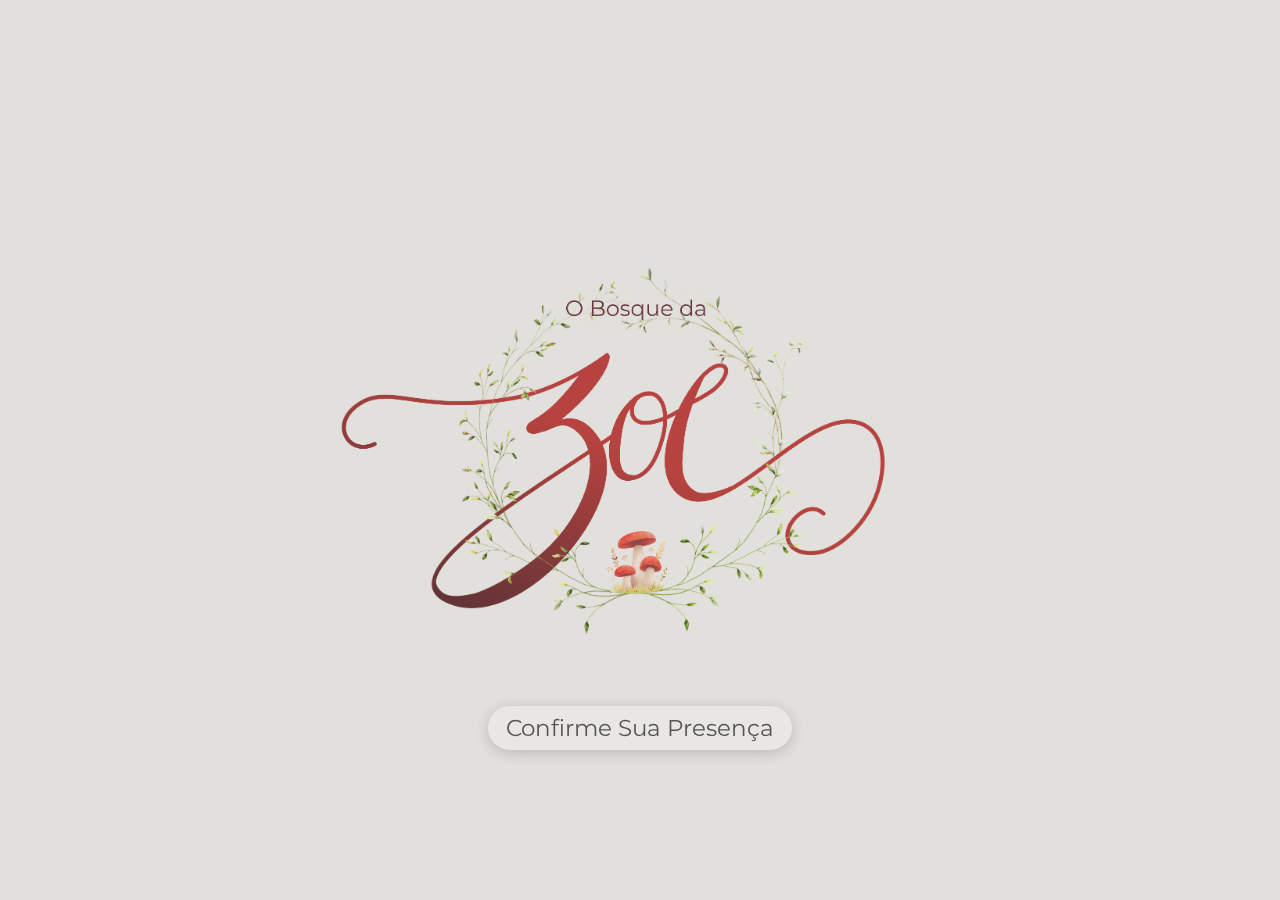
==== index.html @ 5218f48d "Add files via upload" ====
<!DOCTYPE html>
<html lang="pt-BR">
<head>
    <meta charset="UTF-8">
    <meta name="viewport" content="width=device-width, initial-scale=1.0">
    <title>RSVP Aniversário de 1 Ano</title>
    <link rel="preconnect" href="https://fonts.googleapis.com">
    <link rel="preconnect" href="https://fonts.gstatic.com" crossorigin>
    <link href="https://fonts.googleapis.com/css2?family=Montserrat:wght@300;400;500;600;700&display=swap" rel="stylesheet">
    <link rel="stylesheet" href="styles.css">
    <link rel="stylesheet" href="styles-fix.css">
</head>
<body>
    <!-- Background com animação e camada de cor -->
    <div class="background-container"></div>
    <div class="color-overlay"></div>
    
    <!-- Header com efeito de paralaxe -->
    <div class="parallax-header">
        <!-- Logo com posição ajustável -->
        <div class="logo-container">
            <img src="assets/logo_main.png" alt="O Bosque da Zoe" class="logo-img">
        </div>
        
        <!-- Indicador de rolagem em formato de pílula -->
        <div class="scroll-indicator">
            Confirme Sua Presença
        </div>
    </div>

    <!-- Conteúdo principal que aparece ao rolar -->
    <div class="main-content">
        <div class="container">
            <div class="content-wrapper">
                <!-- Título fora dos boxes -->
                <h1>Confirme sua presença</h1>
                
                <!-- Box da barra de busca -->
                <div class="search-box-container">
                    <div class="search-box">
                        <input type="text" id="search-input" placeholder="Digite seu nome...">
                        <div id="suggestions" class="suggestions"></div>
                    </div>
                    <p class="search-instructions">Digite seu nome para confirmar sua presença!</p>
                    <p class="search-instructions"><strong>Lembre-se de confirmar também para seus acompanhantes 😊</strong></p>
                </div>

                <!-- Box das informações do evento -->
                <div class="info-container">
                    <!-- Informações do convidado - Agora vem primeiro -->
                    <div id="guest-info" class="guest-info hidden">
                        <h2 id="guest-name"></h2>
                        <p id="guest-status" class="status-tag"></p>
                        <div class="buttons">
                            <button id="confirm-yes" class="btn btn-confirm">Confirmar Presença</button>
                            <button id="confirm-no" class="btn btn-decline">Não Poderei Comparecer</button>
                        </div>
                        <p id="confirmation-message" class="hidden"></p>
                        <button id="search-again" class="btn btn-search-again hidden">Buscar Novamente</button>
                    </div>
                    
                    <!-- Informações do evento - Agora vem depois -->
                    <div class="event-info">
                        <p><span class="emoji">📅</span> <b>Quarta-Feira, 07 de maio</b></p>
                        <p><span class="emoji">⌚</span> <b>18h -</b> Evite atrasos. Respeite o horário dos bebês.</p>
                        
                        <p><span class="emoji">📌</span> <b>Festeja Park</b></p>
                        <p class="address"><a href="https://maps.google.com/?q=Av. Gentil Bittencourt, 883">Av. Gentil Bittencourt, 883</a></p>
                        
                        <p><span class="emoji">👚</span> Tamanho de roupinhas: <b>18-24 meses</b></p>
                        <p><span class="emoji">👠</span> Tamanho de sapatinhos: <b>21</b></p>
                        
                        <p><span class="emoji">🎁</span> <b>Sugestões de presentes:</b></p>
                        <ul class="gift-list">
                            <li>Brinquedos Musicais e Instrumentos 🎵</li>
                            <li>Brinquedos de madeira 🪵</li>
                            <li>Brinquedos educativos 🧸</li>
                            <li>Livros educativos 📖</li>
                        </ul>
                    </div>
                </div>
            </div>
        </div>
    </div>

    <!-- Elemento de carregamento fora do container principal -->
    <div id="loading-spinner" class="loading-spinner hidden">
        <div class="spinner"></div>
        <p>Processando, aguarde...</p>
    </div>

    <script src="https://apis.google.com/js/api.js"></script>
    <script src="config.js"></script>
    <script src="script.js"></script>
    <script>
        document.addEventListener('DOMContentLoaded', function() {
            const searchInput = document.querySelector('.search-box input');
            const suggestionsDiv = document.querySelector('#suggestions');
            const searchBox = document.querySelector('.search-box');
            const mainContent = document.querySelector('.main-content');
            const scrollIndicator = document.querySelector('.scroll-indicator');
            const parallaxHeader = document.querySelector('.parallax-header');
            const backgroundContainer = document.querySelector('.background-container');
            const colorOverlay = document.querySelector('.color-overlay');
            const logoContainer = document.querySelector('.logo-container');
            let touchStartY = 0;
            let touchMoveY = 0;
            let isDragging = false;

            // Teste de animação direto no console
            console.log("Testando animação de background");
            console.log("backgroundContainer:", backgroundContainer);
            console.log("colorOverlay:", colorOverlay);
            
            // Verificar se a imagem de fundo está carregando
            const bgImage = new Image();
            bgImage.onload = function() {
                console.log("Imagem de fundo carregada com sucesso:", bgImage.src);
            };
            bgImage.onerror = function() {
                console.error("Erro ao carregar a imagem de fundo:", bgImage.src);
            };
            bgImage.src = "assets/bg_01.jpg";
            
            // Verificar estilos computados
            setTimeout(() => {
                if (backgroundContainer) {
                    const computedStyle = window.getComputedStyle(backgroundContainer);
                    console.log("Background-image computado:", computedStyle.backgroundImage);
                    console.log("Z-index computado:", computedStyle.zIndex);
                    console.log("Opacity computada:", computedStyle.opacity);
                }
            }, 500);
            
            // Função para ajustar a posição da logo
            window.adjustLogo = function(x, y, scale) {
                logoContainer.style.setProperty('--logo-offset-x', x + 'px');
                logoContainer.style.setProperty('--logo-offset-y', y + 'px');
                logoContainer.style.setProperty('--logo-scale', scale);
            };
            
            // Ajuste inicial da logo
            window.adjustLogo(0, 0, 1);
            
            // Função para mostrar/esconder conteúdo
            function toggleMainContent() {
                if (document.documentElement.classList.contains('is-scrolling')) {
                    // Esconder conteúdo
                    document.documentElement.classList.remove('is-scrolling');
                    mainContent.classList.remove('fully-visible');
                    mainContent.style.transform = 'translateY(calc(100% - 55px))';
                    
                    // Mostrar o header (opacidade 1)
                    parallaxHeader.style.setProperty('opacity', '1', 'important');
                    
                    // Resetar o background para posição inicial (um pouco abaixo)
                    backgroundContainer.style.setProperty('transform', 'translateY(30px)', 'important');
                    
                    // Resetar o logo para visível e na posição original
                    logoContainer.style.setProperty('transform', 
                        `translate(var(--logo-offset-x), var(--logo-offset-y)) scale(var(--logo-scale))`, 'important');
                    logoContainer.style.setProperty('opacity', '1', 'important');
                    
                    console.log("Resetando animações - escondendo conteúdo");
                } else {
                    // Mostrar conteúdo
                    document.documentElement.classList.add('is-scrolling');
                    mainContent.style.transform = 'translateY(0)';
                    setTimeout(() => {
                        mainContent.classList.add('fully-visible');
                    }, 200);
                    
                    // Esconder o header (opacidade 0) para revelar a imagem de fundo
                    parallaxHeader.style.setProperty('opacity', '0', 'important');
                    
                    // Mover o background para a posição final
                    backgroundContainer.style.setProperty('transform', 'translateY(0)', 'important');
                    
                    // Animar o logo para sair da tela e desaparecer
                    logoContainer.style.setProperty('transform', 'translateY(-100vh)', 'important');
                    logoContainer.style.setProperty('opacity', '0', 'important');
                    
                    console.log("Aplicando animações - mostrando conteúdo");
                }
            }
            
            // Revelação do conteúdo ao clicar no indicador
            scrollIndicator.addEventListener('click', function(e) {
                e.preventDefault();
                toggleMainContent();
            });
            
            // Permitir cliques no indicador
            scrollIndicator.style.pointerEvents = 'auto';
            
            // Função para lidar com rolagem
            window.addEventListener('scroll', function() {
                const scrollPosition = window.scrollY;
                
                // Controla visibilidade do indicador
                if (scrollPosition > 30) {
                    document.documentElement.classList.add('is-scrolling');
                    scrollIndicator.style.opacity = '0';

                    // Adiciona a classe fully-visible para fixar a margem superior
                    if (scrollPosition > 100 && !mainContent.classList.contains('fully-visible')) {
                        mainContent.classList.add('fully-visible');
                    }
                } else {
                    if (scrollPosition < 10) {
                        document.documentElement.classList.remove('is-scrolling');
                        mainContent.classList.remove('fully-visible');
                        scrollIndicator.style.opacity = '0.9';
                    }
                }
                
                // Ajusta opacidade do header baseado na rolagem
                if (scrollPosition > 0) {
                    const opacityValue = Math.max(0, 1 - (scrollPosition / 300));
                    parallaxHeader.style.setProperty('opacity', opacityValue, 'important');
                    
                    // Ajusta posição da imagem de fundo com movimento mais sutil
                    const offsetY = Math.max(0, 30 - (scrollPosition / 10));
                    backgroundContainer.style.setProperty('transform', `translateY(${offsetY}px)`, 'important');
                } else {
                    parallaxHeader.style.setProperty('opacity', '1', 'important');
                    backgroundContainer.style.setProperty('transform', 'translateY(30px)', 'important');
                }
            });
            
            // Corrigir o evento wheel para garantir que funcione no PC
            window.addEventListener('wheel', function(e) {
                // Se rolar para baixo (deltaY positivo)
                if (e.deltaY > 0) {
                    // Revelar conteúdo apenas se ainda não estiver revelado
                    if (!document.documentElement.classList.contains('is-scrolling')) {
                        e.preventDefault();
                        document.documentElement.classList.add('is-scrolling');
                        
                        // Aplicar a transformação do conteúdo principal
                        mainContent.style.transform = 'translateY(0)';
                        setTimeout(() => {
                            mainContent.classList.add('fully-visible');
                        }, 200);
                        
                        // Esconder o header (opacidade 0) para revelar a imagem de fundo
                        parallaxHeader.style.setProperty('opacity', '0', 'important');
                        
                        // Mover o background para a posição final
                        backgroundContainer.style.setProperty('transform', 'translateY(0)', 'important');
                        
                        // Animar o logo para sair da tela
                        logoContainer.style.setProperty('transform', 'translateY(-100vh)', 'important');
                        logoContainer.style.setProperty('opacity', '0', 'important');
                        
                        console.log("Wheel DOWN - Animações aplicadas");
                    } else if (mainContent.classList.contains('fully-visible')) {
                        // Se o conteúdo já estiver revelado com margem fixa, permitir rolagem normal
                        return true;
                    }
                } 
                // Se rolar para cima (deltaY negativo) e estiver próximo do topo
                else if (e.deltaY < 0 && window.scrollY < 50) {
                    // Esconder conteúdo apenas se estiver revelado
                    if (document.documentElement.classList.contains('is-scrolling')) {
                        e.preventDefault();
                        mainContent.classList.remove('fully-visible');
                        setTimeout(() => {
                            document.documentElement.classList.remove('is-scrolling');
                            // Aplicar a transformação do conteúdo principal
                            mainContent.style.transform = 'translateY(calc(100% - 55px))';
                        }, 50);
                        
                        // Mostrar o header (opacidade 1)
                        parallaxHeader.style.setProperty('opacity', '1', 'important');
                        
                        // Mover o background para a posição inicial
                        backgroundContainer.style.setProperty('transform', 'translateY(30px)', 'important');
                        
                        // Retornar o logo à posição original
                        logoContainer.style.setProperty('transform', 
                            `translate(var(--logo-offset-x), var(--logo-offset-y)) scale(var(--logo-scale))`, 'important');
                        logoContainer.style.setProperty('opacity', '1', 'important');
                        
                        console.log("Wheel UP - Animações resetadas");
                    }
                }
            }, { passive: false });
            
            // Suporte a gestos de toque para mobile
            mainContent.addEventListener('touchstart', function(e) {
                touchStartY = e.touches[0].clientY;
                isDragging = true;
            }, { passive: true });
            
            mainContent.addEventListener('touchmove', function(e) {
                if (!isDragging) return;
                
                touchMoveY = e.touches[0].clientY;
                const diff = touchStartY - touchMoveY;
                
                // Se arrastar para cima, revela o conteúdo
                if (diff > 50) {
                    if (!document.documentElement.classList.contains('is-scrolling')) {
                        document.documentElement.classList.add('is-scrolling');
                        mainContent.style.transform = 'translateY(0)';
                        setTimeout(() => {
                            mainContent.classList.add('fully-visible');
                        }, 200);
                    }
                } 
                // Se arrastar para baixo quando estiver no topo do conteúdo, esconde o conteúdo
                else if (diff < -50 && window.scrollY < 10) {
                    mainContent.classList.remove('fully-visible');
                    setTimeout(() => {
                        document.documentElement.classList.remove('is-scrolling');
                        mainContent.style.transform = 'translateY(calc(100% - 55px))';
                    }, 50);
                }
            }, { passive: true });
            
            mainContent.addEventListener('touchend', function() {
                isDragging = false;
            }, { passive: true });
            
            // Para permitir clicar e revelar
            mainContent.addEventListener('click', function() {
                if (!document.documentElement.classList.contains('is-scrolling')) {
                    toggleMainContent();
                }
            });
            
            // Efeito de "peek" para chamar atenção
            setTimeout(() => {
                mainContent.style.transform = 'translateY(calc(100% - 65px))';
                
                setTimeout(() => {
                    mainContent.style.transform = 'translateY(calc(100% - 55px))';
                }, 700);
            }, 1500);

            // Adicionar suporte para arrastar a pílula
            let indicatorDragging = false;
            let indicatorStartY = 0;

            scrollIndicator.addEventListener('mousedown', function(e) {
                indicatorDragging = true;
                indicatorStartY = e.clientY;
                e.preventDefault();
            });

            window.addEventListener('mousemove', function(e) {
                if (!indicatorDragging) return;
                
                const diff = indicatorStartY - e.clientY;
                
                // Se arrastar para cima
                if (diff > 20) {
                    document.documentElement.classList.add('is-scrolling');
                    window.scrollTo({ top: 100, behavior: 'smooth' });
                    indicatorDragging = false;
                }
                // Se arrastar para baixo
                else if (diff < -20) {
                    document.documentElement.classList.remove('is-scrolling');
                    window.scrollTo({ top: 0, behavior: 'smooth' });
                    indicatorDragging = false;
                }
            });

            window.addEventListener('mouseup', function() {
                indicatorDragging = false;
            });

            // Adicionar suporte para teclas de seta
            window.addEventListener('keydown', function(e) {
                // Seta para baixo ou espaço para revelar conteúdo
                if (e.key === 'ArrowDown' || e.key === ' ') {
                    if (!document.documentElement.classList.contains('is-scrolling')) {
                        document.documentElement.classList.add('is-scrolling');
                        window.scrollTo({ top: 100, behavior: 'smooth' });
                        e.preventDefault();
                    }
                }
                // Seta para cima para esconder conteúdo
                else if (e.key === 'ArrowUp' && window.scrollY < 10) {
                    document.documentElement.classList.remove('is-scrolling');
                    window.scrollTo({ top: 0, behavior: 'smooth' });
                    e.preventDefault();
                }
            });
        });
    </script>
</body>
</html>
---- styles.css ----
/* Estilos Gerais */
* {
    margin: 0;
    padding: 0;
    box-sizing: border-box;
    font-family: 'Montserrat', sans-serif;
}

body {
    background-color: #E2E0DC; /* Cor de fallback */
    min-height: 100vh;
    margin: 0;
    padding: 0;
    display: flex;
    align-items: center;
    justify-content: center;
    color: #E2E0DC;
    overflow-x: hidden;
}

.container {
    width: 100%;
    max-width: 1200px;
    margin: 0 auto;
    padding: 20px;
    display: flex;
    justify-content: center;
    align-items: flex-start;
    min-height: 100vh;
    position: relative;
    z-index: 1;
}

.content-wrapper {
    width: 100%;
    max-width: 500px;
    display: flex;
    flex-direction: column;
    align-items: center;
    position: relative;
    z-index: 10;
    margin-top: 300px;
}

h1 {
    text-align: center;
    margin-bottom: 25px;
    font-weight: 800;
    color: #B6433F;
    text-shadow: 0 2px 50px #e99693;
}

/* Box da barra de busca */
.search-box-container {
    background-color: rgba(255, 255, 255, 0.85);
    padding: 20px 25px;
    border-radius: 20px;
    width: 100%;
    margin-bottom: 30px;
    box-shadow: 0 10px 25px rgba(0, 0, 0, 0.15);
    backdrop-filter: blur(5px);
    -webkit-backdrop-filter: blur(5px);
    position: relative;
    z-index: 100;
}

.search-instructions {
    margin-top: 12px;
    font-size: 14px;
    line-height: 1.4;
    color: #333;
    text-align: center;
    font-weight: 400;
    position: relative;
    max-width: 400px;
}

.search-box {
    display: flex;
    align-items: center;
    background-color: white;
    border-radius: 30px;
    padding: 0;
    box-shadow: 0 2px 10px rgba(0, 0, 0, 0.1);
    margin-bottom: 15px;
    position: relative;
    z-index: 5000;
    transition: all 0.3s ease;
}

/* Remover o efeito de barra maior atrás */
.search-box::before {
    display: none;
}

.search-box.active {
    border-radius: 30px 30px 0 0;
    box-shadow: 0 4px 15px rgba(0, 0, 0, 0.15);
}

input {
    width: 100%;
    padding: 12px 20px;
    border: none;
    border-radius: 30px;
    background-color: transparent;
    font-size: 16px;
    outline: none;
    transition: all 0.3s ease;
}

input:focus {
    box-shadow: none;
}

.suggestions {
    position: absolute;
    top: 100%;
    left: 0;
    right: 0;
    background-color: white;
    border-radius: 0 0 30px 30px;
    overflow: hidden;
    box-shadow: 0 5px 20px rgba(0, 0, 0, 0.25);
    z-index: 6000;
    max-height: 300px;
    overflow-y: auto;
    margin-top: -2px;
    color: #333;
    opacity: 0;
    transition: opacity 0.3s ease;
    border-top: 1px solid #f0f0f0;
}

.suggestions div {
    padding: 10px 15px;
    cursor: pointer;
    transition: background-color 0.2s;
    color: #333;
    font-weight: 500;
}

.suggestions div:hover {
    background-color: #f0f0f0;
    color: #000;
}

/* Estilo para quando as sugestões estão visíveis */
.search-box.active input {
    border-bottom-left-radius: 0;
    border-bottom-right-radius: 0;
}

/* Box de informações */
.info-container {
    display: flex;
    flex-direction: column;
    background-color: rgba(255, 255, 255, 0.85);
    padding: 25px;
    border-radius: 10px;
    width: 100%;
    box-shadow: 0 10px 25px rgba(0, 0, 0, 0.15);
    backdrop-filter: blur(5px);
    -webkit-backdrop-filter: blur(5px);
    color: #333;
    position: relative;
    z-index: 50;
}

.guest-info {
    order: -1;
    background-color: rgba(255, 255, 255, 0.9);
    padding: 22px;
    border-radius: 8px;
    margin-top: 0;
    margin-bottom: 25px;
    transition: all 0.3s ease;
    color: #333;
}

.guest-info h2 {
    margin-bottom: 12px;
    color: #333;
    font-weight: 600;
}

.guest-info p {
    margin-bottom: 10px;
    font-size: 16px;
}

.event-info {
    padding: 0;
    margin-bottom: 20px;
    font-size: 15px;
    line-height: 1.5;
    color: #333;
}

.event-info p {
    margin-bottom: 7px;
    display: flex;
    align-items: flex-start;
}

.event-info .emoji {
    display: inline-block;
    width: 22px;
    margin-right: 8px;
    font-size: 16px;
    flex-shrink: 0;
}

.event-info strong, .event-info b {
    font-weight: 600;
    color: #000;
}

.event-info .address {
    margin-top: -4px;
    margin-left: 30px;
    margin-bottom: 20px;
}

.event-info .address a {
    color: #0078D7;
    text-decoration: none;
}

.event-info .address a:hover {
    text-decoration: underline;
}

.event-info p:nth-of-type(3) {
    margin-top: 18px;
}

.event-info p:nth-of-type(5) {
    margin-top: 18px;
}

.event-info p:nth-of-type(7) {
    margin-top: 18px;
    margin-bottom: 8px;
}

.event-info > p + p {
    margin-top: 4px;
}

.event-info .gift-list {
    list-style-type: disc !important;
    padding-left: 30px;
    margin-top: 7px;
    margin-bottom: 10px;
    display: block;
}

.event-info .gift-list li {
    margin-bottom: 6px;
    padding-left: 0;
    position: relative;
    display: list-item !important;
    color: #333;
    list-style-position: outside;
}

.event-info .gift-list .emoji {
    display: inline;
    width: auto;
    margin-left: 5px;
    margin-right: 0;
}

.buttons {
    display: flex;
    gap: 12px;
    margin-top: 20px;
    justify-content: center;
}

.btn {
    padding: 10px 18px;
    border: none;
    border-radius: 30px;
    cursor: pointer;
    font-weight: 500;
    transition: all 0.3s ease;
    font-size: 15px;
}

.btn-confirm {
    background: linear-gradient(135deg, #4CAF50, #45a049);
    color: white;
    flex: 0.8;
}

.btn-decline {
    background: linear-gradient(135deg, #f44336, #e53935);
    color: white;
    flex: 0.8;
}

.btn-search-again {
    background: linear-gradient(135deg, #2196F3, #1e88e5);
    color: white;
    width: 80%;
    margin: 15px auto 0;
}

.btn:hover {
    transform: translateY(-2px) scale(1.03);
    box-shadow: 0 5px 12px rgba(0, 0, 0, 0.25);
    transition: all 0.2s ease;
}

.btn-confirm:hover {
    box-shadow: 0 5px 12px rgba(76, 175, 80, 0.4);
}

.btn-decline:hover {
    box-shadow: 0 5px 12px rgba(244, 67, 54, 0.4);
}

.btn-search-again:hover {
    box-shadow: 0 5px 12px rgba(33, 150, 243, 0.4);
}

.hidden {
    display: none;
}

#confirmation-message {
    text-align: center;
    margin: 20px 0;
    font-weight: 500;
    font-size: 18px;
    color: #333;
}

.status-tag {
    display: inline-block;
    padding: 8px 16px;
    border-radius: 20px; /* Formato de pílula */
    color: white;
    font-weight: bold;
    margin-top: 10px;
    text-align: center;
}

.status-confirmed {
    background: linear-gradient(135deg, #4CAF50, #45a049);
}

.status-declined {
    background: linear-gradient(135deg, #f44336, #e53935);
}

.status-pending {
    background: linear-gradient(135deg, #FF9800, #FB8C00);
}

/* Garantir que a lista use bullets nativos do navegador */
.event-info ul.gift-list {
    list-style: disc !important;
    margin-left: 0;
    padding-left: 30px;
}

.event-info ul.gift-list li {
    list-style: disc !important;
    display: list-item !important;
    padding-left: 5px;
}

/* Responsividade */
@media (max-width: 768px) {
    .content-wrapper {
        margin-top: 450px;
    }
    
    .search-box-container, .info-container {
        padding: 20px;
        width: 90%;
    }
    
    .buttons {
        flex-direction: column;
    }
}

@media (max-width: 480px) {
    .search-box-container, .info-container {
        padding: 15px;
    }
    
    input {
        padding: 12px 15px;
    }
    
    h1 {
        font-size: 22px;
    }
}

/* Estilos para o indicador de carregamento */
.loading-spinner {
  position: fixed;
  top: 0;
  left: 0;
  width: 100%;
  height: 100%;
  background-color: rgba(255, 255, 255, 0.7);
  backdrop-filter: blur(8px);
  -webkit-backdrop-filter: blur(8px);
  display: flex;
  flex-direction: column;
  justify-content: center;
  align-items: center;
  z-index: 1000;
  opacity: 0;
  visibility: hidden;
  transition: opacity 0.3s ease, visibility 0.3s ease;
}

.loading-spinner.hidden {
  opacity: 0;
  visibility: hidden;
}

.loading-spinner:not(.hidden) {
  opacity: 1;
  visibility: visible;
}

.spinner {
  width: 60px;
  height: 60px;
  border: 6px solid rgba(0, 0, 0, 0.1);
  border-radius: 50%;
  border-top-color: #4CAF50;
  animation: spin 0.8s ease-in-out infinite;
  margin-bottom: 15px;
}

.loading-spinner p {
  color: #333;
  font-size: 18px;
  font-weight: 600;
  margin-top: 10px;
  background-color: rgba(255, 255, 255, 0.8);
  padding: 8px 16px;
  border-radius: 20px; /* Formato de pílula */
  box-shadow: 0 2px 8px rgba(0, 0, 0, 0.1);
}

@keyframes spin {
  to { transform: rotate(360deg); }
}

/* Estilo para o body quando o loading está ativo */
body.loading-active {
  overflow: hidden;
}

/* Ajuste para garantir que o loading-spinner cubra toda a página */
html, body {
  height: 100%;
  width: 100%;
  margin: 0;
  padding: 0;
}

/* Estilos para o header de paralaxe com logo_main.png */
.parallax-header {
    position: fixed;
    top: 0;
    left: 0;
    width: 100%;
    height: 100vh;
    display: flex;
    justify-content: center;
    align-items: center;
    z-index: 1;
    transition: transform 0.5s ease-out, opacity 0.5s ease-out;
    background-color: #E2E0DC;
    /* Remover a imagem de fundo anterior */
    background-image: none;
}

/* Logo centralizada com ajustes personalizáveis */
.logo-container {
    position: relative;
    width: 80%;
    max-width: 600px;
    height: auto;
    display: flex;
    justify-content: center;
    align-items: center;
    transition: transform 0.3s ease;
}

.logo-img {
    width: 100%;
    height: auto;
    object-fit: contain;
}

/* Background com animação */
.background-container {
    position: fixed;
    bottom: 0;
    left: 0;
    width: 100%;
    height: 100vh;
    background-image: url('assets/bg_01.jpg');
    background-size: 100% auto;
    background-position: bottom center;
    background-repeat: no-repeat;
    background-color: transparent;
    z-index: -2;
    opacity: 1; /* Sempre visível */
}

/* Camada de cor sólida que vai animar */
.color-overlay {
    position: fixed;
    top: 0;
    left: 0;
    width: 100%;
    height: 100vh;
    background-color: #E2E0DC;
    z-index: -1;
}

/* Animação da camada de cor sólida ao rolar */
html.is-scrolling .color-overlay {
    opacity: 0; /* Fica completamente transparente ao rolar */
}

/* Remover estado inicial de animação que não é mais necessário */
.background-container.animate-in {
    display: none;
}

/* Animação do logo quando rolar */
html.is-scrolling .logo-container {
    transform: translate(var(--logo-offset-x), calc(var(--logo-offset-y) - 30px)) scale(var(--logo-scale) * 0.95);
    opacity: 0.8;
}

/* Indicador de rolagem - formato de pílula */
.scroll-indicator {
    position: absolute;
    bottom: 150px;
    left: 50%;
    transform: translateX(-50%);
    display: flex;
    flex-direction: column;
    align-items: center;
    color: rgb(71, 71, 71);
    font-size: 23px;
    opacity: 0.9;
    padding: 8px 18px;
    background-color: rgba(255, 255, 255, 0.25);
    border-radius: 30px;
    backdrop-filter: blur(5px);
    -webkit-backdrop-filter: blur(5px);
    box-shadow: 0 3px 15px rgba(0, 0, 0, 0.2);
    z-index: 50; /* Aumentado para garantir que fique acima */
    transition: all 0.3s ease;
    pointer-events: auto; /* Permitir cliques */
    cursor: pointer;
    animation: pulse 2s infinite ease-in-out;
}

/* Remover a animação de seta e usar texto */
.scroll-indicator .arrow {
    display: none;
}

/* Conteúdo principal */
.main-content {
    position: fixed;
    bottom: 0;
    left: 0;
    right: 0;
    z-index: 2;
    transform: translateY(calc(100% - 70px));
    min-height: 100vh;
    will-change: transform;
    transition: transform 0.4s cubic-bezier(0.215, 0.610, 0.355, 1.000);
    overflow-y: auto;
    pointer-events: auto;
    padding: 0;
    background-color: transparent;
}

/* Container geral */
.container {
    width: 100%;
    max-width: 768px;
    margin: 0 auto;
    padding: 0;
    display: flex;
    justify-content: center;
    align-items: flex-start;
    min-height: 100vh;
    position: relative;
    z-index: 1;
}

/* Wrapper de conteúdo */
.content-wrapper {
    width: 100%;
    max-width: 500px;
    display: flex;
    flex-direction: column;
    align-items: center;
    position: relative;
    z-index: 10;
    margin-top: 0;
    padding: 30px 20px 60px;
    background-color: rgba(255, 255, 255, 0.97);
    border-radius: 20px 20px 0 0;
    box-shadow: 0 -10px 30px rgba(0, 0, 0, 0.2);
    transition: transform 0.4s ease-out, opacity 0.4s ease-out;
}

h1 {
    text-align: center;
    margin-bottom: 25px;
    font-weight: 800;
    color: #B6433F;
    text-shadow: 0 2px 50px #e99693;
}

/* Ajuste para os cards internos */
.search-box-container, .info-container {
    background-color: rgba(255, 255, 255, 0.8);
    border-radius: 15px;
    margin-bottom: 20px;
    width: 100%;
    box-shadow: 0 4px 15px rgba(0, 0, 0, 0.1);
}

/* Remover sombras e bordas redundantes */
.info-container {
    box-shadow: none;
    background-color: transparent;
    padding: 0;
}

.guest-info {
    background-color: rgba(255, 255, 255, 0.9);
    border-radius: 15px;
    box-shadow: 0 4px 15px rgba(0, 0, 0, 0.1);
    padding: 20px;
    margin-bottom: 20px;
}

.event-info {
    background-color: rgba(255, 255, 255, 0.9);
    border-radius: 15px;
    box-shadow: 0 4px 15px rgba(0, 0, 0, 0.1);
    padding: 20px;
}

/* Efeito de animação do scroll indicator */
@keyframes pulse {
    0% {
        transform: translateX(-50%) scale(1);
    }
    50% {
        transform: translateX(-50%) scale(1.05);
    }
    100% {
        transform: translateX(-50%) scale(1);
    }
}

.scroll-indicator {
    animation: pulse 2s infinite ease-in-out;
}

/* Pequeno ajuste para dispositivos móveis */
@media (max-width: 768px) {
    .main-content {
        transform: translateY(calc(100% - 45px));
    }
    
    .scroll-indicator {
        bottom: 55px;
        font-size: 12px;
        padding: 6px 14px;
    }
}

/* Aprimoramentos para o efeito de paralaxe */
html {
    scroll-behavior: smooth;
    height: 100%;
}

/* Pequeno ajuste para dispositivos móveis */
@media (max-width: 768px) {
    .main-content {
        margin-top: calc(100vh - 40px); /* Mostra apenas 40px em dispositivos móveis */
        padding-top: 30px;
    }
    
    .scroll-indicator {
        bottom: 70px; /* Ajustado para mobile */
    }
    
    .content-wrapper {
        margin-top: 20px;
    }
    
    h1 {
        font-size: 24px;
        margin-bottom: 20px;
    }
}

/* Remover esta regra conflitante */
/* Estilo quando o usuário começa a rolar */
/* html.is-scrolling .background-container {
    transform: translateY(0);
    opacity: 1;
} */
---- styles-fix.css ----
/* Backgrounds e efeitos paralaxe */
/* Background com imagem fixa - fundo de tudo */
.background-container {
    position: fixed !important;
    top: 0 !important;
    left: 0 !important;
    width: 100vw !important;
    height: 100vh !important;
    background-image: url('assets/bg_01.jpg') !important;
    background-size: cover !important;
    background-position: center !important;
    background-repeat: no-repeat !important;
    z-index: -10 !important; /* Abaixo de tudo */
    opacity: 1 !important;
    pointer-events: none !important;
    display: block !important;
    visibility: visible !important;
    transform: translateY(30px) !important; /* Posição inicial: um pouco abaixo */
    transition: transform 1s cubic-bezier(0.215, 0.610, 0.355, 1.000) !important;
    will-change: transform !important;
}

/* Animação do background quando rolar */
html.is-scrolling .background-container {
    transform: translateY(0) !important; /* Move para a posição final */
}

/* Remover a borda de debug */
.background-container::after {
    display: none !important;
}

/* Header - é este que deve ter a animação */
.parallax-header {
    position: fixed !important;
    top: 0 !important;
    left: 0 !important;
    width: 100% !important;
    height: 100vh !important;
    display: flex !important;
    justify-content: center !important;
    align-items: center !important;
    z-index: 10 !important; /* Aumentado para ficar acima do card */
    background-color: #E2E0DC !important; /* Cor sólida inicial */
    transition: opacity 0.8s cubic-bezier(0.215, 0.610, 0.355, 1.000) !important;
    will-change: opacity !important;
}

/* Estado de animação do header quando rolar */
html.is-scrolling .parallax-header {
    opacity: 0 !important; /* Header fica transparente, revelando o bg_01.jpg */
}

/* Indicador de rolagem - precisa ficar acima de tudo */
.scroll-indicator {
    z-index: 20 !important; /* Ajustado para ficar acima do header */
}

/* A camada de color-overlay não é mais necessária */
.color-overlay {
    display: none !important;
}

/* Animação do logo quando rolar */
html.is-scrolling .logo-container {
    transform: translate(var(--logo-offset-x), -100vh) scale(var(--logo-scale)) !important;
    opacity: 0 !important;
    transition: transform 0.8s cubic-bezier(0.215, 0.610, 0.355, 1.000), 
                opacity 0.8s cubic-bezier(0.215, 0.610, 0.355, 1.000) !important;
}

/* Estado inicial do logo */
.logo-container {
    position: relative !important;
    width: 80% !important;
    max-width: 600px !important;
    height: auto !important;
    display: flex !important;
    justify-content: center !important;
    align-items: center !important;
    z-index: 2 !important; /* Acima do header */
    /* Propriedades personalizáveis para ajustar a posição da logo */
    --logo-offset-x: 0px;
    --logo-offset-y: 0px;
    --logo-scale: 1;
    transform: translate(var(--logo-offset-x), var(--logo-offset-y)) scale(var(--logo-scale)) !important;
    transition: transform 0.8s cubic-bezier(0.215, 0.610, 0.355, 1.000),
                opacity 0.8s cubic-bezier(0.215, 0.610, 0.355, 1.000) !important;
}

/* Ajustes do card principal para corrigir a sombra e cantos arredondados */
.content-wrapper {
    border-radius: 20px !important; /* Cantos arredondados em todos os lados */
    box-shadow: 0 -10px 30px rgba(0, 0, 0, 0.15) !important; /* Sombra ajustada */
    overflow: visible !important; /* Evita que a sombra seja cortada */
    margin-bottom: 50px !important; /* Espaço embaixo para mostrar a sombra e o arredondamento */
    margin-top: 10px !important; /* Pequena margem extra no topo para evitar corte */
    position: relative !important; /* Estabelecer contexto de posicionamento */
    z-index: 5 !important; /* Aumentado para garantir que fique acima do background */
}

/* Ajuste do container principal para garantir que a sombra seja visível e respeitar a margem superior */
.main-content {
    overflow: visible !important; /* Permite que a sombra seja visível mesmo fora do container */
    padding-bottom: 50px !important; /* Adiciona espaço para mostrar a sombra inferior */
    overflow-y: auto !important; /* Permite rolagem do conteúdo interno */
    transition: transform 0.6s cubic-bezier(0.215, 0.610, 0.355, 1.000) !important; /* Transição mais lenta */
    height: 100vh !important; /* Altura fixa para permitir rolagem interna */
    overflow-x: hidden !important; /* Evitar rolagem horizontal */
    will-change: transform !important; /* Otimização para animações */
}

/* Quando estiver completamente visível com margem superior fixa */
.main-content.fully-visible {
    transform: translateY(80px) !important; /* Margem fixa no topo (ajuste conforme necessário) */
    max-height: calc(100vh - 80px) !important; /* Altura máxima considerando a margem superior */
    overflow-y: auto !important; /* Ativa a rolagem interna */
    box-shadow: none !important; /* Remove a sombra entre o header e o card */
}

/* Adiciona espaço de rolagem para o conteúdo interno */
.container {
    padding-bottom: 100px !important; /* Espaço extra no final para permitir rolagem */
    min-height: 100vh !important; /* Garantir altura mínima para permitir rolagem */
}
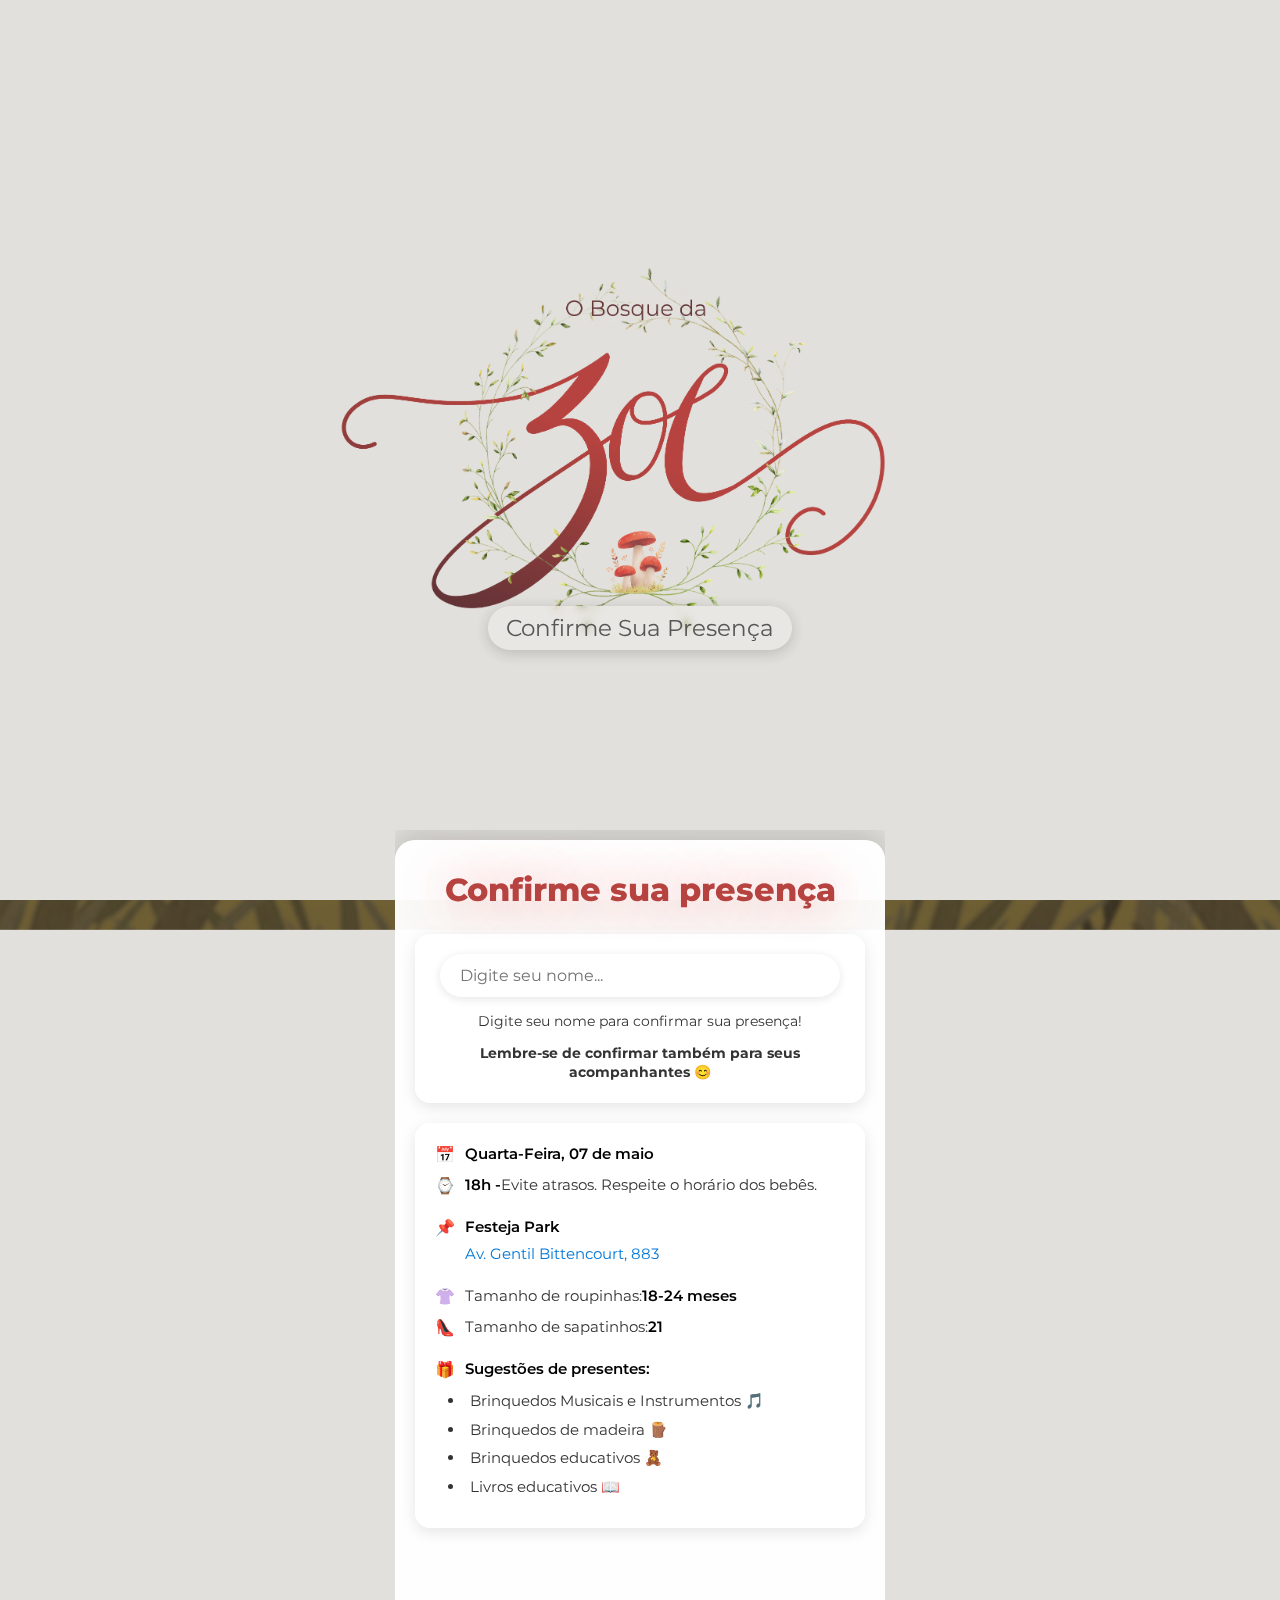
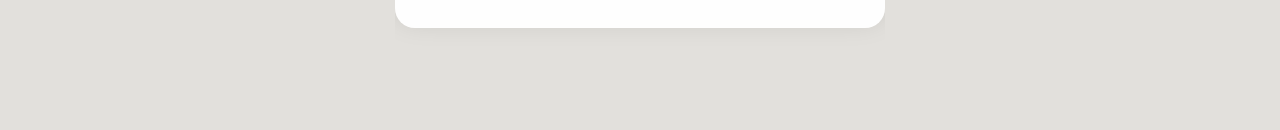
==== commit 05b73c39: "Add files via upload" ====
--- a/index.html
+++ b/index.html
@@ -37,7 +37,7 @@
                 
                 <!-- Box da barra de busca -->
                 <div class="search-box-container">
-                    <div class="search-box">
+                    <div class="search-box" id="search-box">
                         <input type="text" id="search-input" placeholder="Digite seu nome...">
                         <div id="suggestions" class="suggestions"></div>
                     </div>
--- a/styles.css
+++ b/styles.css
@@ -84,8 +84,7 @@
     box-shadow: 0 2px 10px rgba(0, 0, 0, 0.1);
     margin-bottom: 15px;
     position: relative;
-    z-index: 5000;
-    transition: all 0.3s ease;
+    z-index: 101;
 }
 
 /* Remover o efeito de barra maior atrás */
@@ -122,7 +121,7 @@
     border-radius: 0 0 30px 30px;
     overflow: hidden;
     box-shadow: 0 5px 20px rgba(0, 0, 0, 0.25);
-    z-index: 6000;
+    z-index: 102;
     max-height: 300px;
     overflow-y: auto;
     margin-top: -2px;
@@ -552,7 +551,7 @@
 /* Indicador de rolagem - formato de pílula */
 .scroll-indicator {
     position: absolute;
-    bottom: 150px;
+    bottom: 170px;
     left: 50%;
     transform: translateX(-50%);
     display: flex;
--- a/styles-fix.css
+++ b/styles-fix.css
@@ -40,10 +40,11 @@
     display: flex !important;
     justify-content: center !important;
     align-items: center !important;
-    z-index: 10 !important; /* Aumentado para ficar acima do card */
+    z-index: 5 !important; /* Reduzido para não interferir com a barra de pesquisa */
     background-color: #E2E0DC !important; /* Cor sólida inicial */
     transition: opacity 0.8s cubic-bezier(0.215, 0.610, 0.355, 1.000) !important;
     will-change: opacity !important;
+    pointer-events: none !important; /* Não deve interceptar cliques/toques */
 }
 
 /* Estado de animação do header quando rolar */
@@ -53,7 +54,10 @@
 
 /* Indicador de rolagem - precisa ficar acima de tudo */
 .scroll-indicator {
+    position: absolute !important;
+    bottom: 250px !important;
     z-index: 20 !important; /* Ajustado para ficar acima do header */
+    pointer-events: auto !important; /* Permitir interação com o indicador */
 }
 
 /* A camada de color-overlay não é mais necessária */
@@ -78,7 +82,7 @@
     display: flex !important;
     justify-content: center !important;
     align-items: center !important;
-    z-index: 2 !important; /* Acima do header */
+    z-index: 6 !important; /* Acima do header, mas não interfere com a barra de pesquisa */
     /* Propriedades personalizáveis para ajustar a posição da logo */
     --logo-offset-x: 0px;
     --logo-offset-y: 0px;
@@ -86,6 +90,7 @@
     transform: translate(var(--logo-offset-x), var(--logo-offset-y)) scale(var(--logo-scale)) !important;
     transition: transform 0.8s cubic-bezier(0.215, 0.610, 0.355, 1.000),
                 opacity 0.8s cubic-bezier(0.215, 0.610, 0.355, 1.000) !important;
+    pointer-events: none !important; /* Não deve interceptar cliques/toques */
 }
 
 /* Ajustes do card principal para corrigir a sombra e cantos arredondados */
@@ -108,6 +113,9 @@
     height: 100vh !important; /* Altura fixa para permitir rolagem interna */
     overflow-x: hidden !important; /* Evitar rolagem horizontal */
     will-change: transform !important; /* Otimização para animações */
+    position: relative !important; /* Estabelece contexto de posicionamento */
+    z-index: 7 !important; /* Acima do logo e header */
+    pointer-events: auto !important; /* Garantir que eventos de toque funcionem */
 }
 
 /* Quando estiver completamente visível com margem superior fixa */
@@ -122,4 +130,38 @@
 .container {
     padding-bottom: 100px !important; /* Espaço extra no final para permitir rolagem */
     min-height: 100vh !important; /* Garantir altura mínima para permitir rolagem */
+}
+
+/* Garantir que a interação tátil funcione em dispositivos móveis */
+.main-content, .container, .content-wrapper, .search-box-container, .search-box, input {
+    pointer-events: auto !important;
+}
+
+/* Remover as regras que causam conflitos de interatividade */
+.mobile-search-trigger {
+    display: none !important;
+}
+
+/* Ajustes diretos para a barra de pesquisa sem camadas adicionais */
+.search-box-container {
+    z-index: 10 !important;
+    position: relative !important;
+    pointer-events: auto !important;
+}
+
+.search-box {
+    position: relative !important;
+    z-index: 11 !important;
+    pointer-events: auto !important;
+}
+
+input {
+    position: relative !important;
+    z-index: 12 !important;
+    pointer-events: auto !important;
+}
+
+.suggestions {
+    z-index: 13 !important;
+    pointer-events: auto !important;
 } 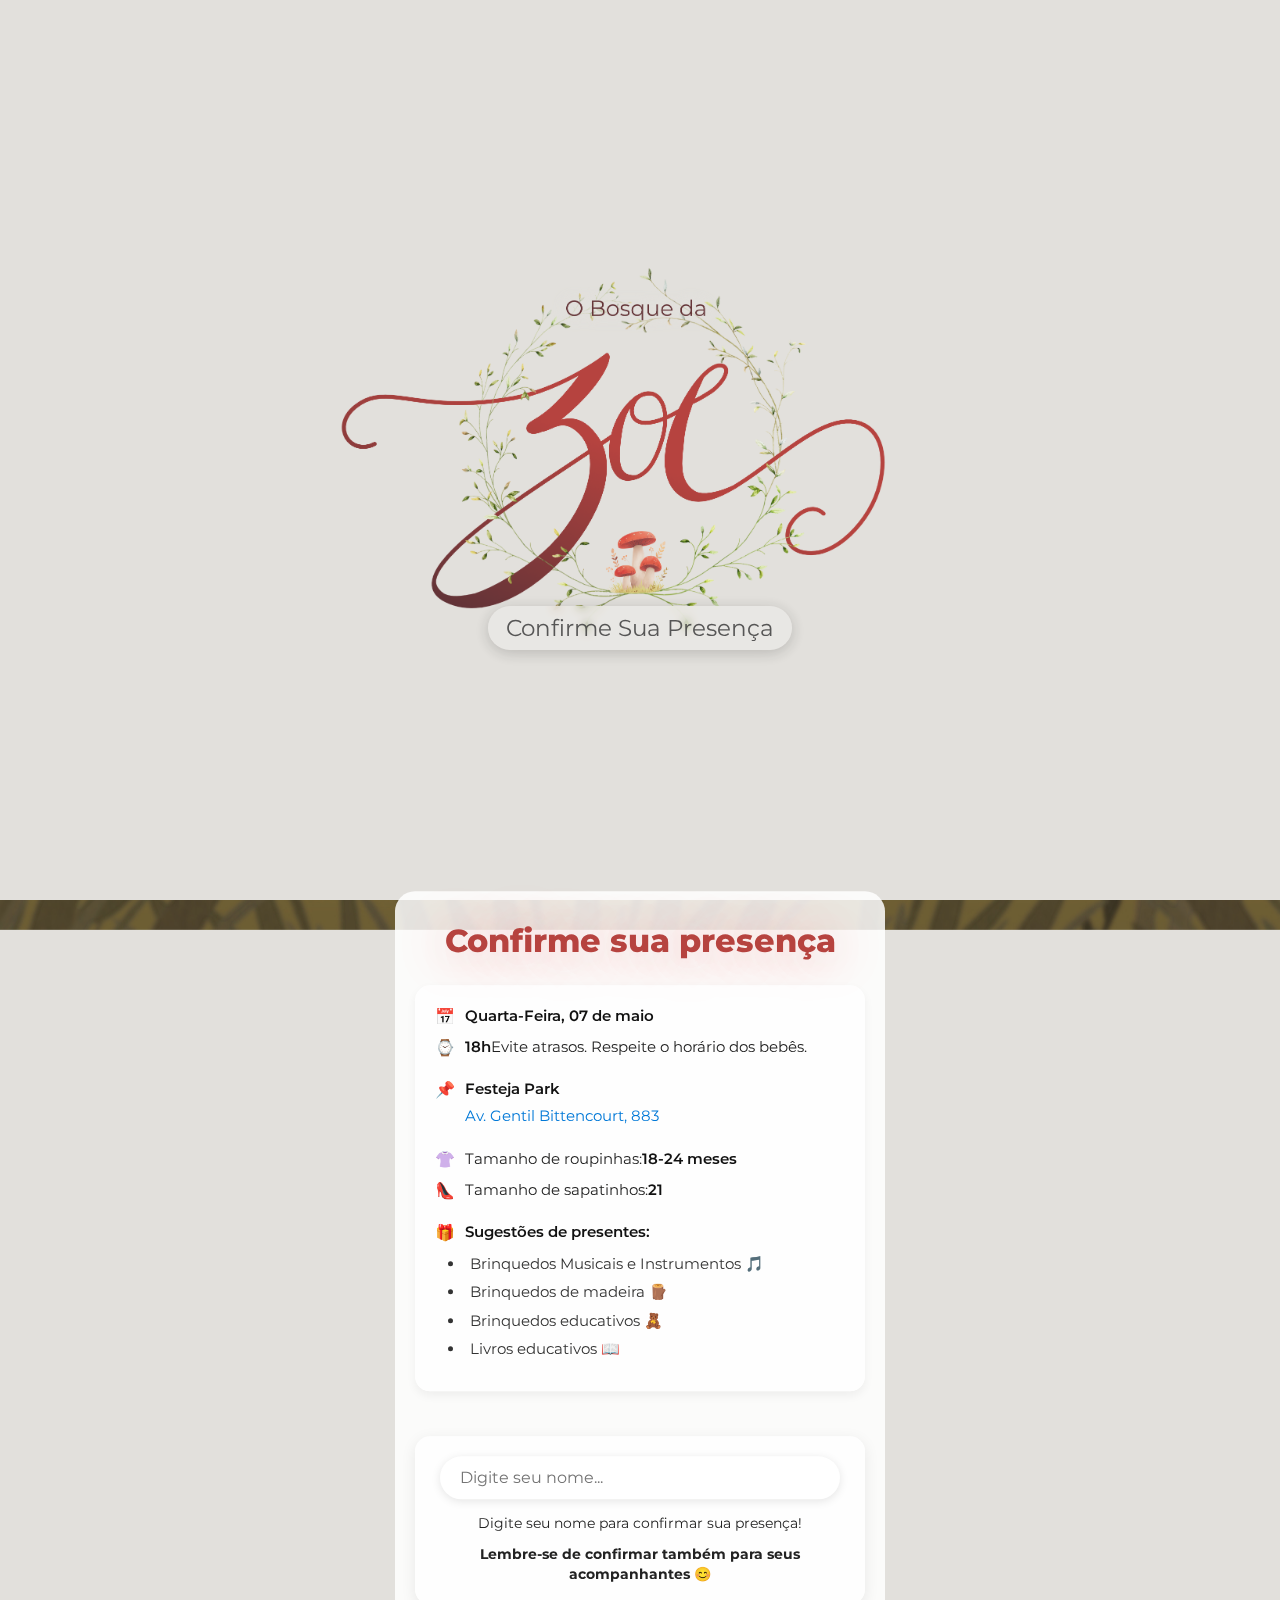
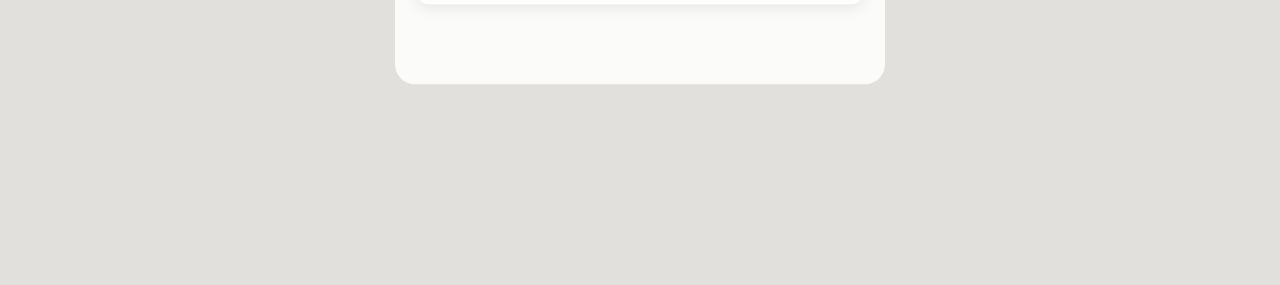
==== commit cf5494b5: "Add files via upload" ====
--- a/index.html
+++ b/index.html
@@ -35,7 +35,29 @@
                 <!-- Título fora dos boxes -->
                 <h1>Confirme sua presença</h1>
                 
-                <!-- Box da barra de busca -->
+                <!-- Box das informações do evento - Agora vem primeiro -->
+                <div class="info-container">
+                    <!-- Informações do evento -->
+                    <div class="event-info">
+                        <p><span class="emoji">📅</span> <b>Quarta-Feira, 07 de maio</b></p>
+                        <p><span class="emoji">⌚</span> <b>18h</b> Evite atrasos. Respeite o horário dos bebês.</p>
+                        <p><span class="emoji">📌</span> <b>Festeja Park</b></p>
+                        <p class="address"><a href="https://maps.google.com/?q=Av. Gentil Bittencourt, 883">Av. Gentil Bittencourt, 883</a></p>
+                        
+                        <p><span class="emoji">👚</span> Tamanho de roupinhas: <b>18-24 meses</b></p>
+                        <p><span class="emoji">👠</span> Tamanho de sapatinhos: <b>21</b></p>
+                        
+                        <p><span class="emoji">🎁</span> <b>Sugestões de presentes:</b></p>
+                        <ul class="gift-list">
+                            <li>Brinquedos Musicais e Instrumentos 🎵</li>
+                            <li>Brinquedos de madeira 🪵</li>
+                            <li>Brinquedos educativos 🧸</li>
+                            <li>Livros educativos 📖</li>
+                        </ul>
+                    </div>
+                </div>
+                
+                <!-- Box da barra de busca - Agora vem segundo -->
                 <div class="search-box-container">
                     <div class="search-box" id="search-box">
                         <input type="text" id="search-input" placeholder="Digite seu nome...">
@@ -45,39 +67,16 @@
                     <p class="search-instructions"><strong>Lembre-se de confirmar também para seus acompanhantes 😊</strong></p>
                 </div>
 
-                <!-- Box das informações do evento -->
-                <div class="info-container">
-                    <!-- Informações do convidado - Agora vem primeiro -->
-                    <div id="guest-info" class="guest-info hidden">
-                        <h2 id="guest-name"></h2>
-                        <p id="guest-status" class="status-tag"></p>
-                        <div class="buttons">
-                            <button id="confirm-yes" class="btn btn-confirm">Confirmar Presença</button>
-                            <button id="confirm-no" class="btn btn-decline">Não Poderei Comparecer</button>
-                        </div>
-                        <p id="confirmation-message" class="hidden"></p>
-                        <button id="search-again" class="btn btn-search-again hidden">Buscar Novamente</button>
+                <!-- Informações do convidado - Agora vem por último -->
+                <div id="guest-info" class="guest-info hidden">
+                    <h2 id="guest-name"></h2>
+                    <p id="guest-status" class="status-tag"></p>
+                    <div class="buttons">
+                        <button id="confirm-yes" class="btn btn-confirm">Confirmar Presença</button>
+                        <button id="confirm-no" class="btn btn-decline">Não Poderei Comparecer</button>
                     </div>
-                    
-                    <!-- Informações do evento - Agora vem depois -->
-                    <div class="event-info">
-                        <p><span class="emoji">📅</span> <b>Quarta-Feira, 07 de maio</b></p>
-                        <p><span class="emoji">⌚</span> <b>18h -</b> Evite atrasos. Respeite o horário dos bebês.</p>
-                        
-                        <p><span class="emoji">📌</span> <b>Festeja Park</b></p>
-                        <p class="address"><a href="https://maps.google.com/?q=Av. Gentil Bittencourt, 883">Av. Gentil Bittencourt, 883</a></p>
-                        
-                        <p><span class="emoji">👚</span> Tamanho de roupinhas: <b>18-24 meses</b></p>
-                        <p><span class="emoji">👠</span> Tamanho de sapatinhos: <b>21</b></p>
-                        
-                        <p><span class="emoji">🎁</span> <b>Sugestões de presentes:</b></p>
-                        <ul class="gift-list">
-                            <li>Brinquedos Musicais e Instrumentos 🎵</li>
-                            <li>Brinquedos de madeira 🪵</li>
-                            <li>Brinquedos educativos 🧸</li>
-                            <li>Livros educativos 📖</li>
-                        </ul>
-                    </div>
+                    <p id="confirmation-message" class="hidden"></p>
+                    <button id="search-again" class="btn btn-search-again hidden">Buscar Novamente</button>
                 </div>
             </div>
         </div>
@@ -234,7 +233,6 @@
                 if (e.deltaY > 0) {
                     // Revelar conteúdo apenas se ainda não estiver revelado
                     if (!document.documentElement.classList.contains('is-scrolling')) {
-                        e.preventDefault();
                         document.documentElement.classList.add('is-scrolling');
                         
                         // Aplicar a transformação do conteúdo principal
@@ -254,22 +252,18 @@
                         logoContainer.style.setProperty('opacity', '0', 'important');
                         
                         console.log("Wheel DOWN - Animações aplicadas");
-                    } else if (mainContent.classList.contains('fully-visible')) {
-                        // Se o conteúdo já estiver revelado com margem fixa, permitir rolagem normal
-                        return true;
-                    }
+                    }
+                    return; // Remover o else if para simplificar a lógica
                 } 
                 // Se rolar para cima (deltaY negativo) e estiver próximo do topo
                 else if (e.deltaY < 0 && window.scrollY < 50) {
                     // Esconder conteúdo apenas se estiver revelado
                     if (document.documentElement.classList.contains('is-scrolling')) {
-                        e.preventDefault();
                         mainContent.classList.remove('fully-visible');
-                        setTimeout(() => {
-                            document.documentElement.classList.remove('is-scrolling');
-                            // Aplicar a transformação do conteúdo principal
-                            mainContent.style.transform = 'translateY(calc(100% - 55px))';
-                        }, 50);
+                        document.documentElement.classList.remove('is-scrolling');
+                        
+                        // Aplicar a transformação do conteúdo principal
+                        mainContent.style.transform = 'translateY(calc(100% - 55px))';
                         
                         // Mostrar o header (opacidade 1)
                         parallaxHeader.style.setProperty('opacity', '1', 'important');
@@ -304,18 +298,44 @@
                     if (!document.documentElement.classList.contains('is-scrolling')) {
                         document.documentElement.classList.add('is-scrolling');
                         mainContent.style.transform = 'translateY(0)';
+                        
+                        // Esconder o header (opacidade 0) para revelar a imagem de fundo
+                        parallaxHeader.style.setProperty('opacity', '0', 'important');
+                        
+                        // Mover o background para a posição final
+                        backgroundContainer.style.setProperty('transform', 'translateY(0)', 'important');
+                        
+                        // Animar o logo para sair da tela
+                        logoContainer.style.setProperty('transform', 'translateY(-100vh)', 'important');
+                        logoContainer.style.setProperty('opacity', '0', 'important');
+                        
+                        // Adicionar a classe fully-visible após um breve atraso para a animação
                         setTimeout(() => {
                             mainContent.classList.add('fully-visible');
+                            
+                            // Forçar o scroll para o topo do conteúdo
+                            window.scrollTo(0, 0);
                         }, 200);
                     }
                 } 
                 // Se arrastar para baixo quando estiver no topo do conteúdo, esconde o conteúdo
                 else if (diff < -50 && window.scrollY < 10) {
                     mainContent.classList.remove('fully-visible');
-                    setTimeout(() => {
-                        document.documentElement.classList.remove('is-scrolling');
-                        mainContent.style.transform = 'translateY(calc(100% - 55px))';
-                    }, 50);
+                    document.documentElement.classList.remove('is-scrolling');
+                    
+                    // Aplicar a transformação do conteúdo principal
+                    mainContent.style.transform = 'translateY(calc(100% - 55px))';
+                    
+                    // Mostrar o header (opacidade 1)
+                    parallaxHeader.style.setProperty('opacity', '1', 'important');
+                    
+                    // Mover o background para a posição inicial
+                    backgroundContainer.style.setProperty('transform', 'translateY(30px)', 'important');
+                    
+                    // Retornar o logo à posição original
+                    logoContainer.style.setProperty('transform', 
+                        `translate(var(--logo-offset-x), var(--logo-offset-y)) scale(var(--logo-scale))`, 'important');
+                    logoContainer.style.setProperty('opacity', '1', 'important');
                 }
             }, { passive: true });
             
@@ -332,10 +352,19 @@
             
             // Efeito de "peek" para chamar atenção
             setTimeout(() => {
-                mainContent.style.transform = 'translateY(calc(100% - 65px))';
+                // Adicionar classe temporária para o efeito peek
+                mainContent.classList.add('peek-effect');
                 
                 setTimeout(() => {
-                    mainContent.style.transform = 'translateY(calc(100% - 55px))';
+                    // Remover classe após o efeito
+                    mainContent.classList.remove('peek-effect');
+                    
+                    // Em dispositivos móveis, mostrar mais conteúdo
+                    if (window.innerWidth <= 768) {
+                        mainContent.style.transform = 'translateY(calc(100% - 70px))';
+                    } else {
+                        mainContent.style.transform = 'translateY(calc(100% - 55px))';
+                    }
                 }, 700);
             }, 1500);
 
--- a/styles.css
+++ b/styles.css
@@ -40,6 +40,7 @@
     position: relative;
     z-index: 10;
     margin-top: 300px;
+    background-color: rgba(255, 255, 255, 0.85) !important;
 }
 
 h1 {
@@ -52,7 +53,7 @@
 
 /* Box da barra de busca */
 .search-box-container {
-    background-color: rgba(255, 255, 255, 0.85);
+    background-color: rgba(255, 255, 255, 0.75);
     padding: 20px 25px;
     border-radius: 20px;
     width: 100%;
@@ -152,29 +153,20 @@
 
 /* Box de informações */
 .info-container {
-    display: flex;
-    flex-direction: column;
-    background-color: rgba(255, 255, 255, 0.85);
-    padding: 25px;
-    border-radius: 10px;
-    width: 100%;
-    box-shadow: 0 10px 25px rgba(0, 0, 0, 0.15);
-    backdrop-filter: blur(5px);
-    -webkit-backdrop-filter: blur(5px);
-    color: #333;
-    position: relative;
-    z-index: 50;
+    margin-bottom: 25px !important; /* Espaço antes da barra de busca */
+}
+
+.guest-info:not(.hidden) {
+    margin-top: 25px !important; /* Espaço após a barra de busca */
 }
 
 .guest-info {
-    order: -1;
-    background-color: rgba(255, 255, 255, 0.9);
-    padding: 22px;
-    border-radius: 8px;
-    margin-top: 0;
-    margin-bottom: 25px;
-    transition: all 0.3s ease;
-    color: #333;
+    background-color: rgba(255, 255, 255, 0.75);
+    border-radius: 15px;
+    box-shadow: 0 4px 10px rgba(0, 0, 0, 0.05);
+    padding: 20px;
+    margin-bottom: 20px;
+    order: 0;
 }
 
 .guest-info h2 {
@@ -194,6 +186,7 @@
     font-size: 15px;
     line-height: 1.5;
     color: #333;
+    background-color: rgba(255, 255, 255, 0.75);
 }
 
 .event-info p {
@@ -375,7 +368,12 @@
 /* Responsividade */
 @media (max-width: 768px) {
     .content-wrapper {
-        margin-top: 450px;
+        background-color: rgba(255, 255, 255, 0.8);
+        margin-top: 0;
+    }
+    
+    .search-box-container, .guest-info, .event-info {
+        background-color: rgba(255, 255, 255, 0.7);
     }
     
     .search-box-container, .info-container {
@@ -385,6 +383,20 @@
     
     .buttons {
         flex-direction: column;
+        width: 100%;
+    }
+    
+    .btn {
+        margin-bottom: 10px;
+        width: 100%;
+    }
+    
+    .info-container {
+        margin-bottom: 15px !important; /* Menos espaço em mobile */
+    }
+    
+    .guest-info:not(.hidden) {
+        margin-top: 15px !important; /* Menos espaço em mobile */
     }
 }
 
@@ -593,6 +605,7 @@
     pointer-events: auto;
     padding: 0;
     background-color: transparent;
+    padding-bottom: 30px;
 }
 
 /* Container geral */
@@ -636,11 +649,11 @@
 
 /* Ajuste para os cards internos */
 .search-box-container, .info-container {
-    background-color: rgba(255, 255, 255, 0.8);
+    background-color: rgba(255, 255, 255, 0.75);
     border-radius: 15px;
     margin-bottom: 20px;
     width: 100%;
-    box-shadow: 0 4px 15px rgba(0, 0, 0, 0.1);
+    box-shadow: 0 4px 15px rgba(0, 0, 0, 0.08);
 }
 
 /* Remover sombras e bordas redundantes */
@@ -651,18 +664,28 @@
 }
 
 .guest-info {
-    background-color: rgba(255, 255, 255, 0.9);
+    background-color: rgba(255, 255, 255, 0.75);
     border-radius: 15px;
-    box-shadow: 0 4px 15px rgba(0, 0, 0, 0.1);
+    box-shadow: 0 4px 10px rgba(0, 0, 0, 0.05);
     padding: 20px;
     margin-bottom: 20px;
+    order: 0;
 }
 
 .event-info {
-    background-color: rgba(255, 255, 255, 0.9);
+    background-color: rgba(255, 255, 255, 0.75);
     border-radius: 15px;
-    box-shadow: 0 4px 15px rgba(0, 0, 0, 0.1);
+    box-shadow: 0 4px 10px rgba(0, 0, 0, 0.05);
     padding: 20px;
+}
+
+/* Melhorar contraste do texto em fundos transparentes */
+.event-info p, .guest-info p, .search-instructions {
+    color: #222;
+}
+
+.event-info strong, .event-info b, .guest-info h2 {
+    color: #111;
 }
 
 /* Efeito de animação do scroll indicator */
@@ -685,7 +708,15 @@
 /* Pequeno ajuste para dispositivos móveis */
 @media (max-width: 768px) {
     .main-content {
-        transform: translateY(calc(100% - 45px));
+        transform: translateY(calc(100% - 70px));
+    }
+    
+    .info-container {
+        margin-bottom: 15px !important; /* Menos espaço em mobile */
+    }
+    
+    .guest-info:not(.hidden) {
+        margin-top: 15px !important; /* Menos espaço em mobile */
     }
     
     .scroll-indicator {
@@ -722,9 +753,30 @@
     }
 }
 
-/* Remover esta regra conflitante */
-/* Estilo quando o usuário começa a rolar */
-/* html.is-scrolling .background-container {
-    transform: translateY(0);
-    opacity: 1;
-} */ +/* Estilos adicionais para mobile */
+@media (max-width: 768px) {
+    .guest-info, .event-info {
+        padding: 15px;
+        margin-bottom: 15px;
+    }
+    
+    .search-box-container {
+        padding: 15px;
+        margin-bottom: 15px;
+    }
+    
+    .event-info p {
+        margin-bottom: 10px;
+    }
+    
+    .event-info .gift-list {
+        padding-left: 25px;
+    }
+}
+
+/* Ajuste para eventos de toque em mobile */
+@media (max-width: 768px) {
+    .scroll-indicator {
+        padding: 10px 20px; /* Aumentar área de toque */
+    }
+} --- a/styles-fix.css
+++ b/styles-fix.css
@@ -93,24 +93,25 @@
     pointer-events: none !important; /* Não deve interceptar cliques/toques */
 }
 
-/* Ajustes do card principal para corrigir a sombra e cantos arredondados */
+/* Ajustes do card principal para corrigir os cantos arredondados sem sombra */
 .content-wrapper {
     border-radius: 20px !important; /* Cantos arredondados em todos os lados */
-    box-shadow: 0 -10px 30px rgba(0, 0, 0, 0.15) !important; /* Sombra ajustada */
-    overflow: visible !important; /* Evita que a sombra seja cortada */
-    margin-bottom: 50px !important; /* Espaço embaixo para mostrar a sombra e o arredondamento */
-    margin-top: 10px !important; /* Pequena margem extra no topo para evitar corte */
+    box-shadow: none !important; /* Remover a sombra completamente */
+    overflow: visible !important; /* Evita que o conteúdo seja cortado */
+    margin-bottom: 50px !important; /* Espaço embaixo */
+    margin-top: 10px !important; /* Pequena margem extra no topo */
     position: relative !important; /* Estabelecer contexto de posicionamento */
-    z-index: 5 !important; /* Aumentado para garantir que fique acima do background */
+    z-index: 5 !important; /* Acima do background */
+    background-color: rgba(255, 255, 255, 0.85) !important; /* Mais transparente */
 }
 
-/* Ajuste do container principal para garantir que a sombra seja visível e respeitar a margem superior */
+/* Ajuste do container principal para simplificar a rolagem */
 .main-content {
-    overflow: visible !important; /* Permite que a sombra seja visível mesmo fora do container */
-    padding-bottom: 50px !important; /* Adiciona espaço para mostrar a sombra inferior */
-    overflow-y: auto !important; /* Permite rolagem do conteúdo interno */
+    overflow: visible !important; /* Permite que o conteúdo seja visível */
+    padding-bottom: 50px !important; /* Adiciona espaço no final */
+    overflow-y: visible !important; /* Permite rolagem da página inteira */
     transition: transform 0.6s cubic-bezier(0.215, 0.610, 0.355, 1.000) !important; /* Transição mais lenta */
-    height: 100vh !important; /* Altura fixa para permitir rolagem interna */
+    height: auto !important; /* Auto-ajuste à altura do conteúdo */
     overflow-x: hidden !important; /* Evitar rolagem horizontal */
     will-change: transform !important; /* Otimização para animações */
     position: relative !important; /* Estabelece contexto de posicionamento */
@@ -120,16 +121,16 @@
 
 /* Quando estiver completamente visível com margem superior fixa */
 .main-content.fully-visible {
-    transform: translateY(80px) !important; /* Margem fixa no topo (ajuste conforme necessário) */
-    max-height: calc(100vh - 80px) !important; /* Altura máxima considerando a margem superior */
-    overflow-y: auto !important; /* Ativa a rolagem interna */
-    box-shadow: none !important; /* Remove a sombra entre o header e o card */
+    transform: translateY(80px) !important; /* Margem fixa no topo */
+    max-height: none !important; /* Remover limite de altura máxima */
+    overflow-y: visible !important; /* Usar a rolagem da página */
+    box-shadow: none !important; /* Sem sombra */
 }
 
 /* Adiciona espaço de rolagem para o conteúdo interno */
 .container {
-    padding-bottom: 100px !important; /* Espaço extra no final para permitir rolagem */
-    min-height: 100vh !important; /* Garantir altura mínima para permitir rolagem */
+    padding-bottom: 100px !important; /* Espaço extra no final */
+    min-height: auto !important; /* Ajustar à altura do conteúdo */
 }
 
 /* Garantir que a interação tátil funcione em dispositivos móveis */
@@ -164,4 +165,31 @@
 .suggestions {
     z-index: 13 !important;
     pointer-events: auto !important;
+}
+
+/* Ajustes específicos para mobile */
+@media (max-width: 768px) {
+    .main-content {
+        transform: translateY(calc(100% - 70px)) !important; /* Aumentado em ~30% (de 55px para 70px) */
+    }
+    
+    .main-content.fully-visible {
+        transform: translateY(60px) !important; /* Menor margem no topo para mobile */
+    }
+    
+    .content-wrapper {
+        background-color: rgba(255, 255, 255, 0.8) !important; /* Ainda mais transparente no mobile */
+    }
+    
+    /* Ajustes para melhorar a experiência de rolagem no mobile */
+    body, html {
+        height: 100% !important;
+        overflow-x: hidden !important;
+        overflow-y: auto !important;
+    }
+    
+    /* Ajuste para o efeito "peek" */
+    .main-content.peek-effect {
+        transform: translateY(calc(100% - 80px)) !important; /* Aumentado para o efeito peek */
+    }
 } 